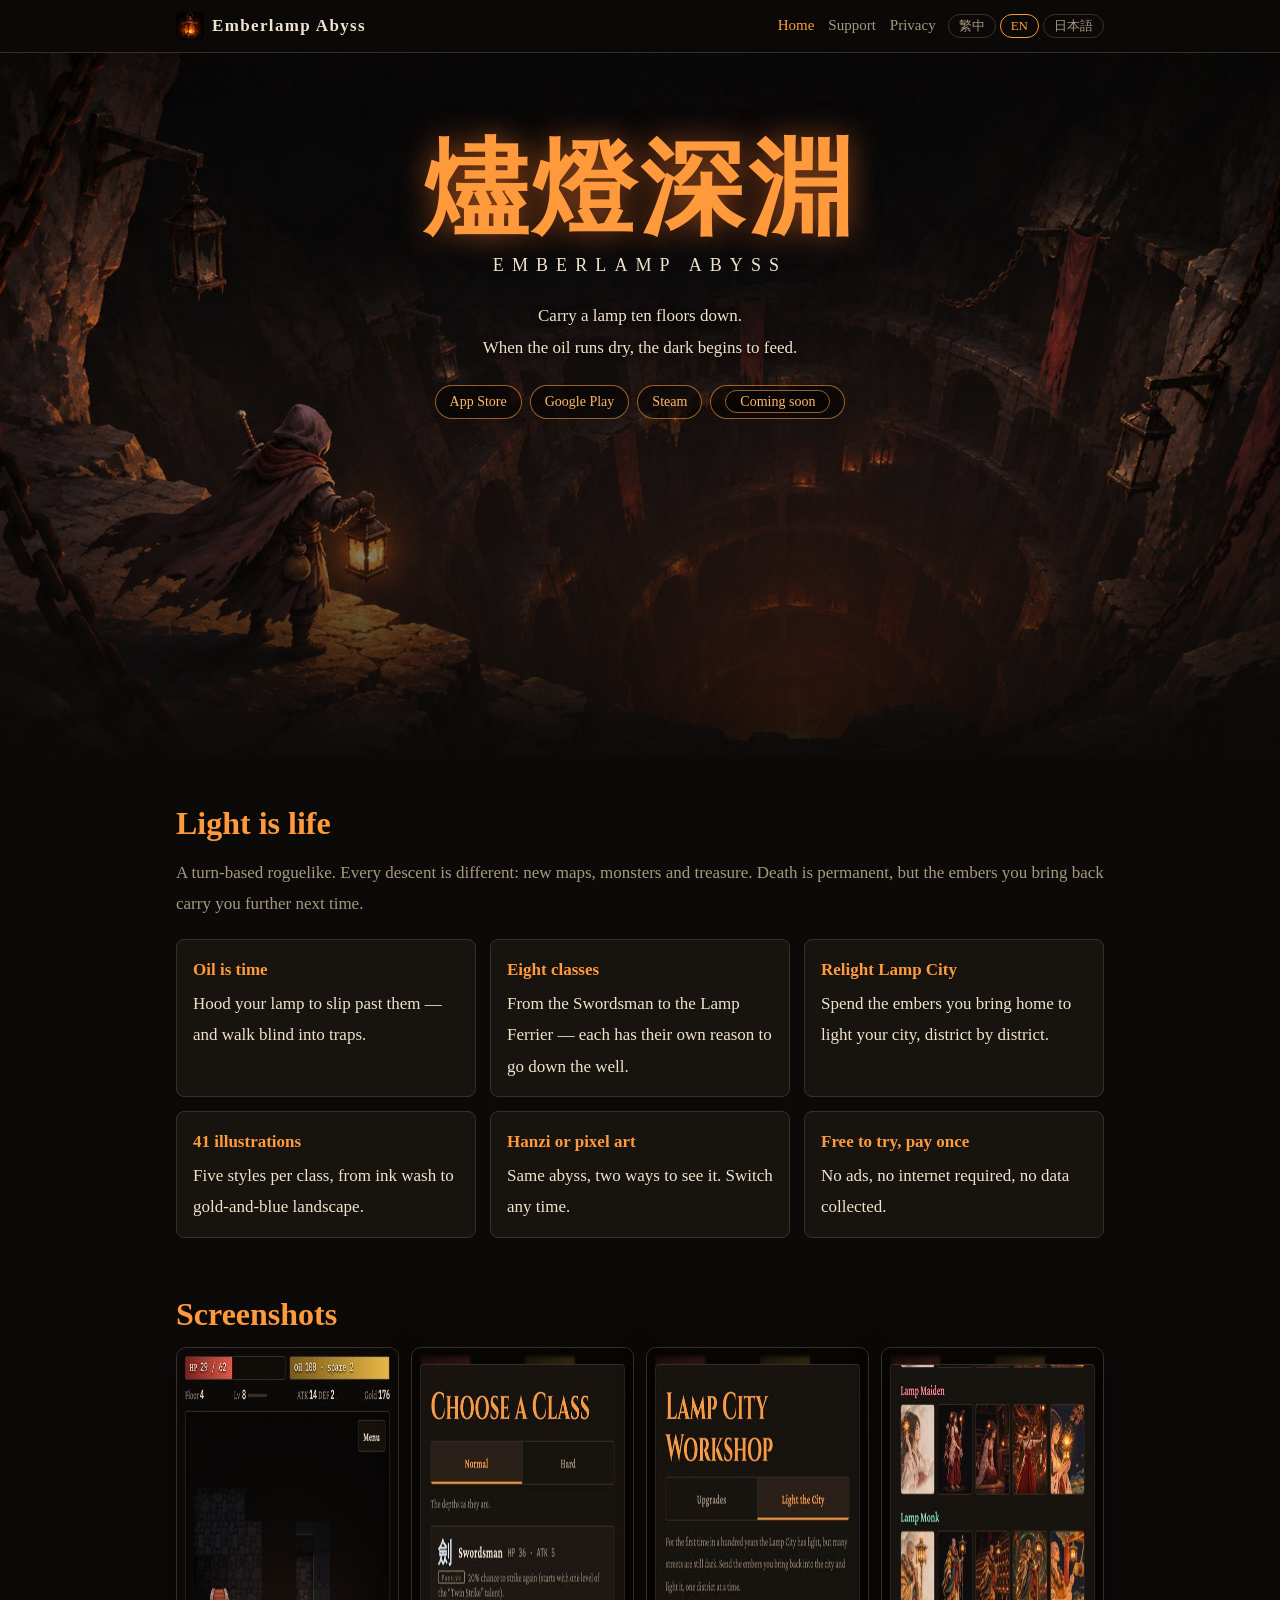
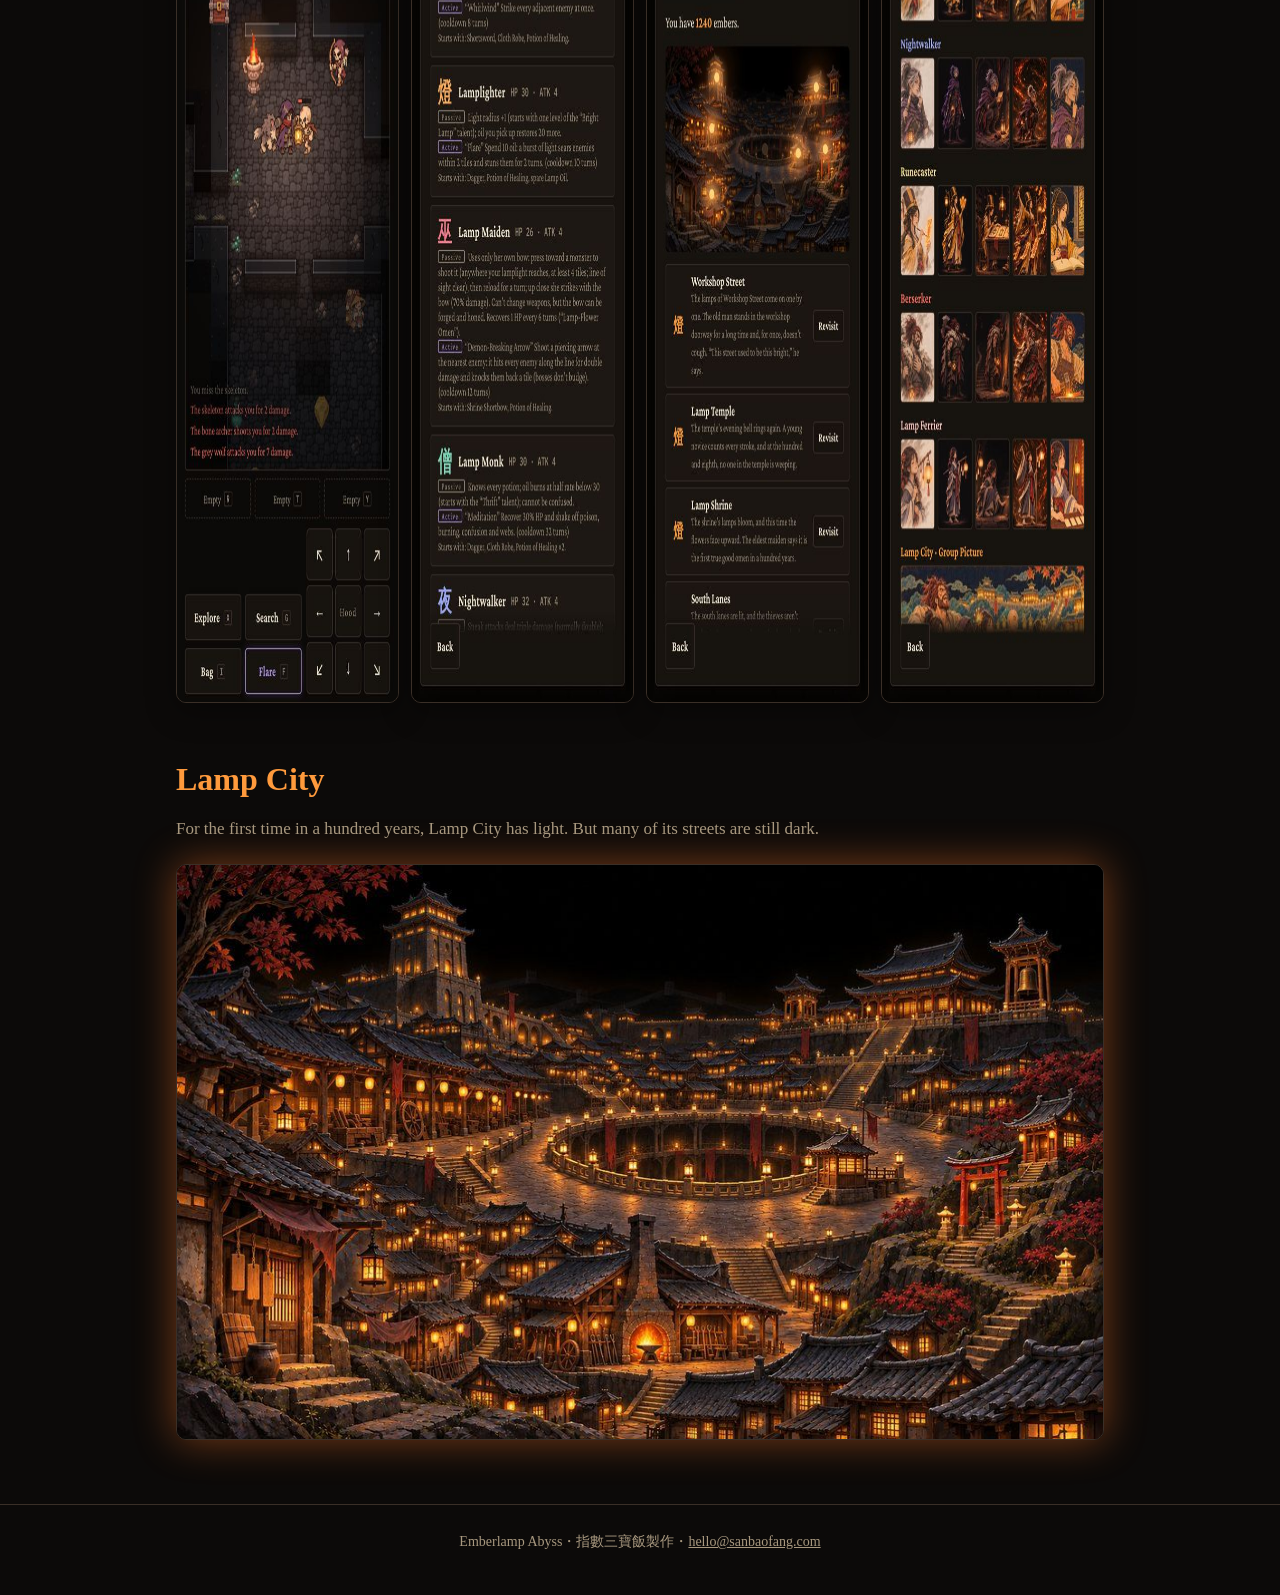
==== index.html @ 30c751c0 "燼燈深淵官方網站：首頁、技術支援、隱私權政策（繁中／英文／日文） Co-Authored-By: Claude Opus 5.5 <noreply@anthropic.com> Claude-Sess" ====
<!doctype html>
<html lang="zh-Hant" data-lang="zh-Hant">
<head>
<meta charset="utf-8">
<meta name="viewport" content="width=device-width,initial-scale=1,viewport-fit=cover">
<title>燼燈深淵 Emberlamp Abyss</title>
<meta name="title-zh-Hant" content="燼燈深淵 Emberlamp Abyss"><meta name="title-en" content="Emberlamp Abyss"><meta name="title-ja" content="燼燈深淵 Emberlamp Abyss">
<meta name="description" content="提一盞燈，走下十層地窟。燈油燒乾，黑暗就會進食。Carry a lamp ten floors down. When the oil runs dry, the dark feeds.">
<meta property="og:title" content="燼燈深淵 Emberlamp Abyss">
<meta property="og:description" content="提一盞燈，走下十層地窟。燈油燒乾，黑暗就會進食。Carry a lamp ten floors down. When the oil runs dry, the dark feeds.">
<meta property="og:image" content="https://ember.sanbaofang.com/img/og.jpg">
<meta property="og:type" content="website">
<meta name="twitter:card" content="summary_large_image">
<meta name="theme-color" content="#0c0a09">
<link rel="icon" href="img/favicon-32.png" sizes="32x32">
<link rel="apple-touch-icon" href="img/apple-touch-icon.png">
<link rel="stylesheet" href="style.css">
<script src="lang.js"></script>
</head>
<body>
<header class="top"><div class="wrap">
<a class="brand" href=""><img src="img/icon-192.png" alt=""><span data-l="zh-Hant">燼燈深淵</span><span data-l="en">Emberlamp Abyss</span><span data-l="ja">燼燈深淵</span></a>
<nav><a href="" aria-current="page"><span data-l="zh-Hant">首頁</span><span data-l="en">Home</span><span data-l="ja">ホーム</span></a><a href="support/"><span data-l="zh-Hant">技術支援</span><span data-l="en">Support</span><span data-l="ja">サポート</span></a><a href="privacy/"><span data-l="zh-Hant">隱私權政策</span><span data-l="en">Privacy</span><span data-l="ja">プライバシー</span></a></nav>
<div class="langs"><button type="button" data-set="zh-Hant">繁中</button><button type="button" data-set="en">EN</button><button type="button" data-set="ja">日本語</button></div>
</div></header>
<div class="hero"><img src="img/hero.jpg" alt="" width="1600" height="900"><div class="in">
<h1>燼燈深淵</h1><div class="en">EMBERLAMP ABYSS</div>
<p data-l="zh-Hant">提一盞燈，走下十層地窟。<br>燈油燒乾，黑暗就會開始進食。</p><p data-l="en">Carry a lamp ten floors down.<br>When the oil runs dry, the dark begins to feed.</p><p data-l="ja">灯をひとつ提げて、十層の地窟へ。<br>灯油が尽きれば、闇が喰らいはじめる。</p>
<div class="soon"><span>App Store</span><span>Google Play</span><span>Steam</span><span><span data-l="zh-Hant">即將推出</span><span data-l="en">Coming soon</span><span data-l="ja">近日公開</span></span></div>
</div></div>
<main class="wrap">
<section>
<h2><span data-l="zh-Hant">光，就是生命</span><span data-l="en">Light is life</span><span data-l="ja">光こそ命</span></h2>
<p class="lead" data-l="zh-Hant">回合制的地城探險。每一局的地圖、怪物、寶物都不一樣；死了就重來，但你帶回來的餘燼，會讓下一趟走得更遠。</p class="lead"><p class="lead" data-l="en">A turn-based roguelike. Every descent is different: new maps, monsters and treasure. Death is permanent, but the embers you bring back carry you further next time.</p class="lead"><p class="lead" data-l="ja">ターン制のローグライク。マップも怪物も宝も毎回ちがう。死ねば最初から——けれど持ち帰った残り火が、次の旅をもう少し深くしてくれる。</p class="lead">
<ul class="feats">
<li><div data-l="zh-Hant"><b>燈油就是時間</b>遮住燈可以躲過怪物，卻也看不見腳下的陷阱。</div><div data-l="en"><b>Oil is time</b>Hood your lamp to slip past them — and walk blind into traps.</div><div data-l="ja"><b>灯油は時間</b>灯を覆えば怪物の目を逃れられるが、足元の罠も見えなくなる。</div></li>
<li><div data-l="zh-Hant"><b>八種職業</b>劍士、提燈人、燈巫、燈僧、夜行者、符師、狂戰士、送燈人，每個人都有自己下井的理由。</div><div data-l="en"><b>Eight classes</b>From the Swordsman to the Lamp Ferrier — each has their own reason to go down the well.</div><div data-l="ja"><b>八つの職業</b>剣士から送り灯まで。誰にも、井戸へ下りる理由がある。</div></li>
<li><div data-l="zh-Hant"><b>點亮燈城</b>帶回來的餘燼，一區一區點亮你的家。</div><div data-l="en"><b>Relight Lamp City</b>Spend the embers you bring home to light your city, district by district.</div><div data-l="ja"><b>灯城に灯を</b>持ち帰った残り火で、街を一区ずつ灯していく。</div></li>
<li><div data-l="zh-Hant"><b>41 張插圖</b>每個職業五種畫風，從水墨到金碧山水。</div><div data-l="en"><b>41 illustrations</b>Five styles per class, from ink wash to gold-and-blue landscape.</div><div data-l="ja"><b>41 枚の挿絵</b>職業ごとに五つの画風。水墨から金碧山水まで。</div></li>
<li><div data-l="zh-Hant"><b>漢字或像素</b>同一座深淵，兩種看法，隨時切換。</div><div data-l="en"><b>Hanzi or pixel art</b>Same abyss, two ways to see it. Switch any time.</div><div data-l="ja"><b>漢字かドット絵か</b>同じ深淵を、ふたつの見え方で。</div></li>
<li><div data-l="zh-Hant"><b>免費試玩，一次買斷</b>沒有廣告、不用連網、不收集任何資料。</div><div data-l="en"><b>Free to try, pay once</b>No ads, no internet required, no data collected.</div><div data-l="ja"><b>無料で遊べて買い切り</b>広告なし、オフライン、データ収集なし。</div></li>
</ul>
</section>
<section>
<h2><span data-l="zh-Hant">畫面</span><span data-l="en">Screenshots</span><span data-l="ja">スクリーンショット</span></h2>
<div class="shots"><img data-l="zh-Hant" src="img/shot-zh-Hant-1-combat.jpg" alt="戰鬥" loading="lazy" width="440" height="956"><img data-l="zh-Hant" src="img/shot-zh-Hant-4-classes.jpg" alt="選職業" loading="lazy" width="440" height="956"><img data-l="zh-Hant" src="img/shot-zh-Hant-6-city.jpg" alt="點亮燈城" loading="lazy" width="440" height="956"><img data-l="zh-Hant" src="img/shot-zh-Hant-7-gallery.jpg" alt="畫廊" loading="lazy" width="440" height="956"><img data-l="en" src="img/shot-en-1-combat.jpg" alt="戰鬥" loading="lazy" width="440" height="956"><img data-l="en" src="img/shot-en-4-classes.jpg" alt="選職業" loading="lazy" width="440" height="956"><img data-l="en" src="img/shot-en-6-city.jpg" alt="點亮燈城" loading="lazy" width="440" height="956"><img data-l="en" src="img/shot-en-7-gallery.jpg" alt="畫廊" loading="lazy" width="440" height="956"><img data-l="ja" src="img/shot-ja-1-combat.jpg" alt="戰鬥" loading="lazy" width="440" height="956"><img data-l="ja" src="img/shot-ja-4-classes.jpg" alt="選職業" loading="lazy" width="440" height="956"><img data-l="ja" src="img/shot-ja-6-city.jpg" alt="點亮燈城" loading="lazy" width="440" height="956"><img data-l="ja" src="img/shot-ja-7-gallery.jpg" alt="畫廊" loading="lazy" width="440" height="956"></div>
</section>
<section>
<h2><span data-l="zh-Hant">燈城</span><span data-l="en">Lamp City</span><span data-l="ja">灯城</span></h2>
<p class="lead" data-l="zh-Hant">百年來第一次，燈城有了光。可是還有很多街巷是暗的。</p class="lead"><p class="lead" data-l="en">For the first time in a hundred years, Lamp City has light. But many of its streets are still dark.</p class="lead"><p class="lead" data-l="ja">百年ぶりに、灯城に光が戻った。けれど、まだ暗い通りがたくさんある。</p class="lead">
<figure><img class="wide" src="img/city.jpg" alt="" loading="lazy" width="1024" height="576"></figure>
</section>
</main>
<footer><div class="wrap"><span data-l="zh-Hant">燼燈深淵</span><span data-l="en">Emberlamp Abyss</span><span data-l="ja">燼燈深淵</span>・指數三寶飯製作・<a href="mailto:hello@sanbaofang.com">hello@sanbaofang.com</a></div></footer>
</body>
</html>
---- style.css ----
/* 燼燈深淵網站：固定深色（和遊戲一樣）、餘燼橘；只用系統字型，不載入任何外部資源 */
:root{
  --bg:#0c0a09;--panel:#17130f;--ash:#3a2f27;--bone:#efe3cc;--dim:#a8987f;--ember:#ff9a3c;--glow:rgba(255,120,40,.45);
  --serif:"Noto Serif TC","Noto Serif CJK TC","Songti TC","PMingLiU","Noto Serif JP","Hiragino Mincho ProN","Yu Mincho",Georgia,"Times New Roman",serif;
  color-scheme:dark;
}
*{box-sizing:border-box}
html{background:var(--bg)}
body{margin:0;background:var(--bg);color:var(--bone);font:17px/1.85 var(--serif);-webkit-text-size-adjust:100%}
a{color:var(--ember)}
img{max-width:100%;display:block}
.wrap{max-width:960px;margin:0 auto;padding:0 16px}
/* 語言：每段文字有 data-l，只顯示目前語言 */
[data-l]{display:none}
html[data-lang="zh-Hant"] [data-l="zh-Hant"],html[data-lang="en"] [data-l="en"],html[data-lang="ja"] [data-l="ja"]{display:revert}
/* 上方列 */
.top{position:sticky;top:0;z-index:5;background:color-mix(in srgb,var(--bg) 88%,transparent);backdrop-filter:blur(6px);border-bottom:1px solid var(--ash)}
.top .wrap{display:flex;align-items:center;gap:12px;min-height:52px;flex-wrap:wrap}
.brand{display:flex;align-items:center;gap:8px;color:var(--bone);text-decoration:none;font-weight:700;letter-spacing:.08em}
.brand img{width:28px;height:28px;border-radius:6px}
.top nav{display:flex;gap:14px;margin-left:auto;font-size:15px}
.top nav a{color:var(--dim);text-decoration:none}.top nav a:hover,.top nav a[aria-current="page"]{color:var(--ember)}
.langs{display:flex;gap:4px}
.langs button{appearance:none;border:1px solid var(--ash);background:transparent;color:var(--dim);border-radius:999px;padding:1px 10px;font:13px/1.6 var(--serif);cursor:pointer}
.langs button[aria-pressed="true"]{border-color:var(--ember);color:var(--ember)}
/* 首頁大圖 */
.hero{position:relative;min-height:min(78vh,720px);display:flex;align-items:flex-start;justify-content:center;text-align:center;overflow:hidden;background:#000}
.hero img{position:absolute;inset:0;width:100%;height:100%;object-fit:cover;object-position:30% 60%}
.hero::after{content:"";position:absolute;inset:0;background:linear-gradient(to bottom,rgba(0,0,0,.25),rgba(0,0,0,0) 40%,rgba(12,10,9,.9) 96%)}
.hero .in{position:relative;z-index:1;padding:9vh 16px 0}
.hero h1{margin:0;font-size:clamp(48px,11vw,104px);line-height:1.05;color:#ff9a3c;text-shadow:0 0 30px rgba(255,120,40,.55);letter-spacing:.04em}
.hero .en{margin:6px 0 18px;letter-spacing:.45em;font-size:clamp(12px,2.4vw,18px);color:#efe3cc}
.hero p{margin:0 auto;max-width:30em;color:#efe3cc;text-shadow:0 1px 6px #000}
.soon{display:inline-flex;gap:8px;flex-wrap:wrap;justify-content:center;margin-top:22px}
.soon span{border:1px solid rgba(255,154,60,.6);color:#ffb867;border-radius:999px;padding:3px 14px;font-size:14px;background:rgba(0,0,0,.45)}
/* 區塊 */
section{padding:48px 0 8px}
h2{font-size:clamp(24px,4.5vw,32px);line-height:1.3;color:var(--ember);margin:0 0 12px}
.lead{color:var(--dim);margin:0 0 20px}
.feats{display:grid;grid-template-columns:repeat(auto-fit,minmax(240px,1fr));gap:14px;margin:0;padding:0;list-style:none}
.feats li{background:var(--panel);border:1px solid var(--ash);border-radius:8px;padding:14px 16px}
.feats b{display:block;color:var(--ember);margin-bottom:2px}
.shots{display:grid;grid-template-columns:repeat(4,minmax(0,1fr));gap:12px}
.shots img{border-radius:10px;border:1px solid var(--ash);box-shadow:0 8px 30px rgba(0,0,0,.35)}
@media (max-width:640px){.shots{grid-template-columns:repeat(2,minmax(0,1fr))}}
.wide{border-radius:10px;border:1px solid var(--ash);box-shadow:0 0 40px var(--glow)}
figure{margin:0}figcaption{color:var(--dim);font-size:14px;margin-top:8px;text-align:center}
/* 文件頁（支援、隱私） */
.doc{padding:32px 0 8px}
.doc h1{font-size:clamp(28px,6vw,40px);line-height:1.25;color:var(--ember);margin:0 0 4px}
.doc .sub{color:var(--dim);font-size:14px;margin:0 0 24px}
.card{background:var(--panel);border:1px solid var(--ash);border-radius:8px;padding:6px 20px 10px;margin:0 0 16px}
.card h3{font-size:18px;color:var(--ember);margin:14px 0 6px}
.card ul{padding-left:1.2em;margin:8px 0}.card li{margin:4px 0}
footer{border-top:1px solid var(--ash);margin-top:56px;padding:24px 0 40px;color:var(--dim);font-size:14px;text-align:center}
footer a{color:var(--dim)}
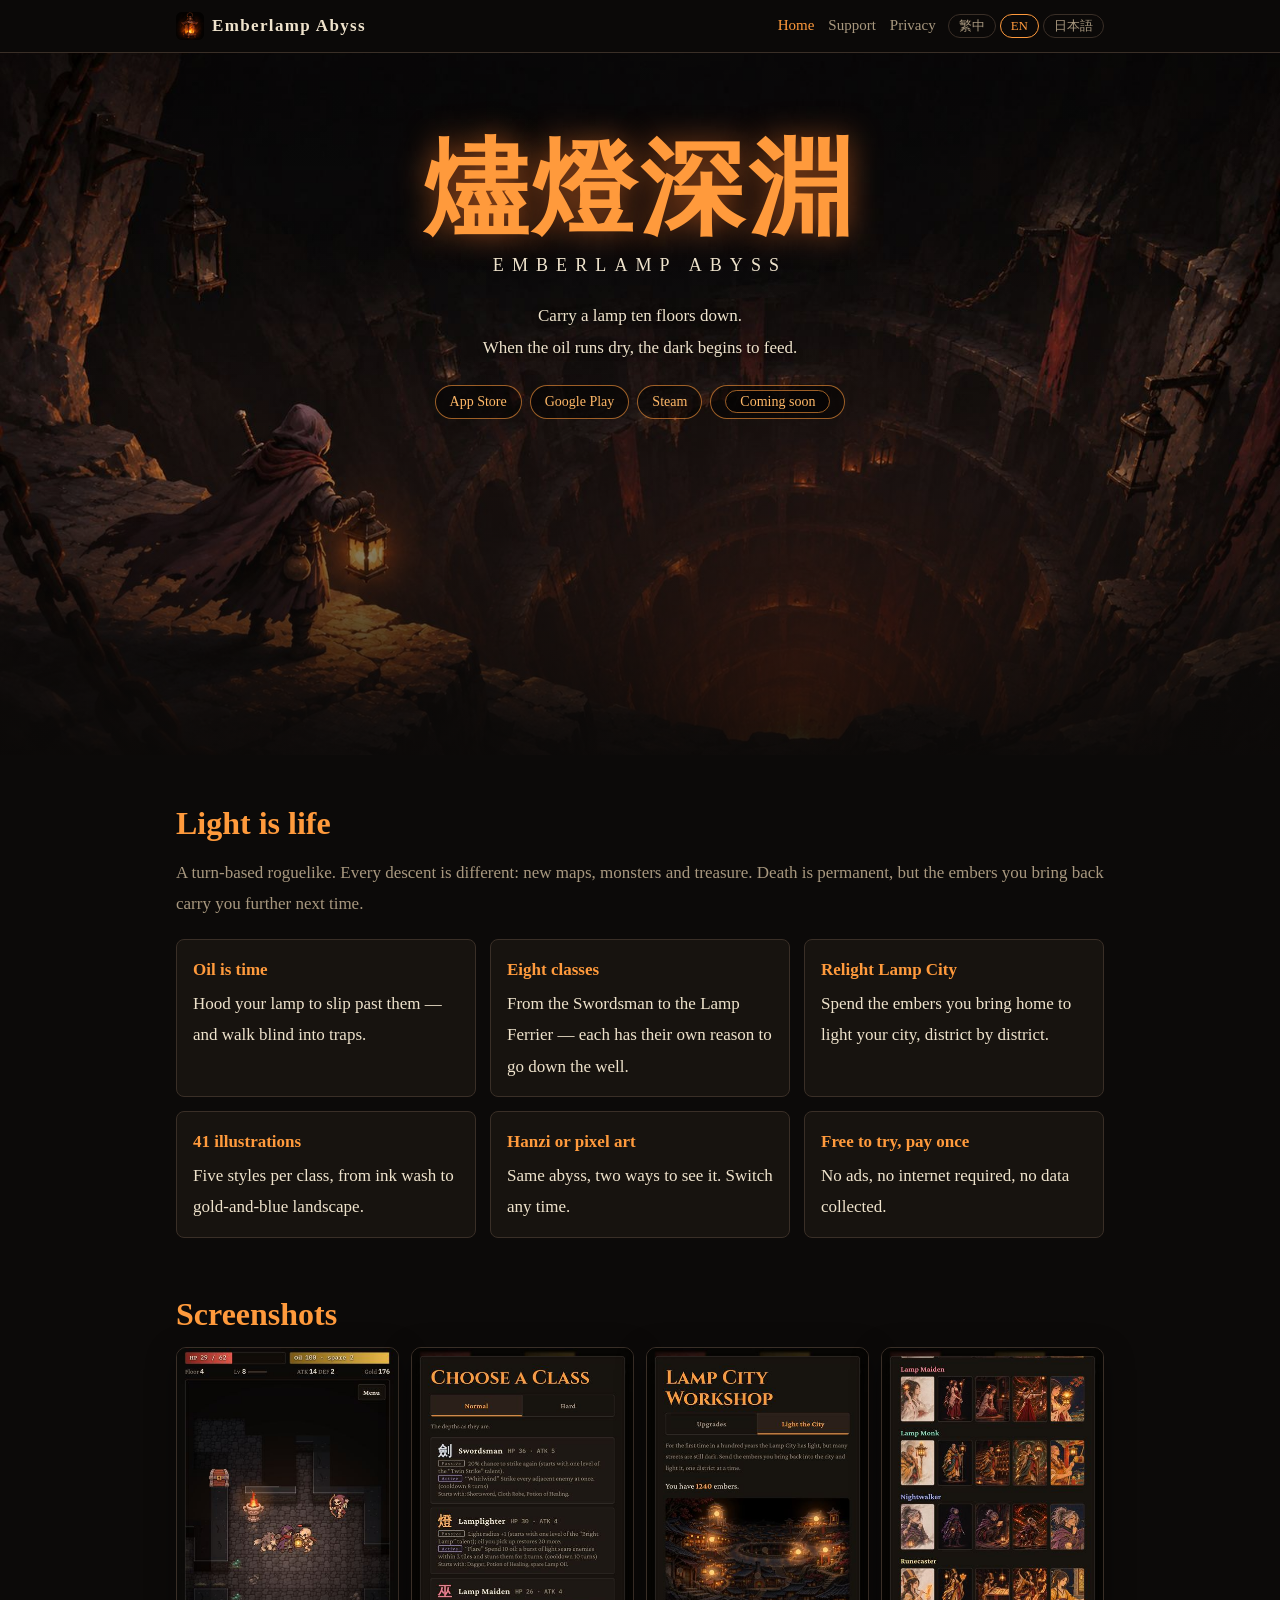
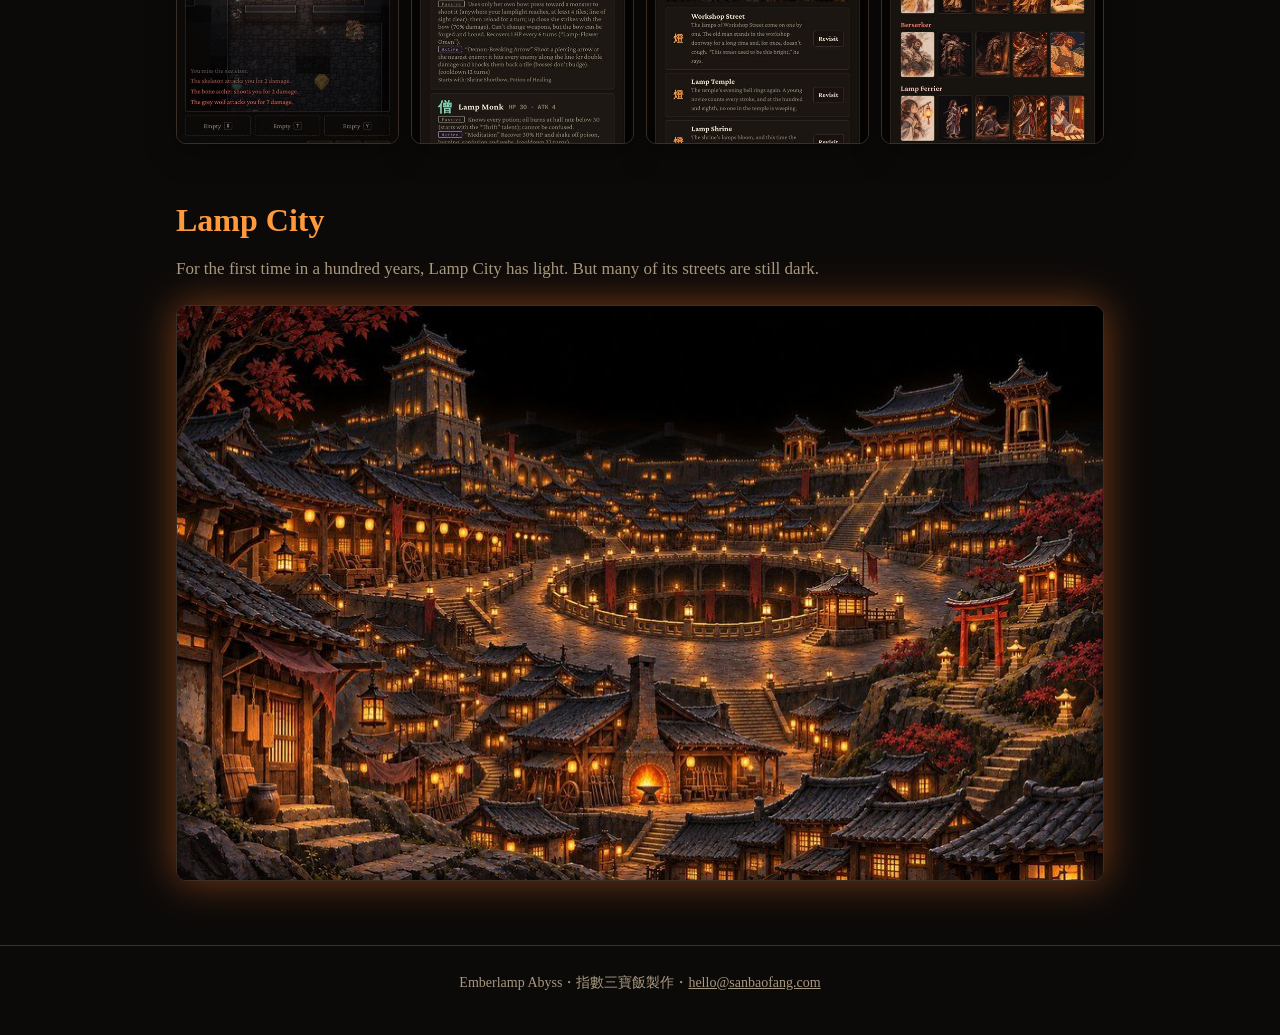
==== commit a1ad283b: "截圖區：修正圖片被拉長變形；電腦一排四張裁成 9:16，手機改成左右滑動 Co-Authored-By: Claude Opus 5.5 <noreply@anthropic.com> Claude-" ====
--- a/index.html
+++ b/index.html
@@ -44,6 +44,7 @@
 <section>
 <h2><span data-l="zh-Hant">畫面</span><span data-l="en">Screenshots</span><span data-l="ja">スクリーンショット</span></h2>
 <div class="shots"><img data-l="zh-Hant" src="img/shot-zh-Hant-1-combat.jpg" alt="戰鬥" loading="lazy" width="440" height="956"><img data-l="zh-Hant" src="img/shot-zh-Hant-4-classes.jpg" alt="選職業" loading="lazy" width="440" height="956"><img data-l="zh-Hant" src="img/shot-zh-Hant-6-city.jpg" alt="點亮燈城" loading="lazy" width="440" height="956"><img data-l="zh-Hant" src="img/shot-zh-Hant-7-gallery.jpg" alt="畫廊" loading="lazy" width="440" height="956"><img data-l="en" src="img/shot-en-1-combat.jpg" alt="戰鬥" loading="lazy" width="440" height="956"><img data-l="en" src="img/shot-en-4-classes.jpg" alt="選職業" loading="lazy" width="440" height="956"><img data-l="en" src="img/shot-en-6-city.jpg" alt="點亮燈城" loading="lazy" width="440" height="956"><img data-l="en" src="img/shot-en-7-gallery.jpg" alt="畫廊" loading="lazy" width="440" height="956"><img data-l="ja" src="img/shot-ja-1-combat.jpg" alt="戰鬥" loading="lazy" width="440" height="956"><img data-l="ja" src="img/shot-ja-4-classes.jpg" alt="選職業" loading="lazy" width="440" height="956"><img data-l="ja" src="img/shot-ja-6-city.jpg" alt="點亮燈城" loading="lazy" width="440" height="956"><img data-l="ja" src="img/shot-ja-7-gallery.jpg" alt="畫廊" loading="lazy" width="440" height="956"></div>
+<p class="swipe"><span data-l="zh-Hant">← 左右滑動看更多 →</span><span data-l="en">← Swipe for more →</span><span data-l="ja">← 左右にスワイプ →</span></p>
 </section>
 <section>
 <h2><span data-l="zh-Hant">燈城</span><span data-l="en">Lamp City</span><span data-l="ja">灯城</span></h2>
--- a/style.css
+++ b/style.css
@@ -41,8 +41,11 @@
 .feats li{background:var(--panel);border:1px solid var(--ash);border-radius:8px;padding:14px 16px}
 .feats b{display:block;color:var(--ember);margin-bottom:2px}
 .shots{display:grid;grid-template-columns:repeat(4,minmax(0,1fr));gap:12px}
-.shots img{border-radius:10px;border:1px solid var(--ash);box-shadow:0 8px 30px rgba(0,0,0,.35)}
-@media (max-width:640px){.shots{grid-template-columns:repeat(2,minmax(0,1fr))}}
+.shots img{width:100%;height:auto;aspect-ratio:9/16;object-fit:cover;object-position:50% 0;border-radius:10px;border:1px solid var(--ash);box-shadow:0 8px 30px rgba(0,0,0,.35)}
+/* 手機：一列左右滑，不要拉成很長一段 */
+@media (max-width:640px){.shots{display:flex;overflow-x:auto;scroll-snap-type:x mandatory;gap:10px;margin:0 -16px;padding:0 16px 8px;scrollbar-width:none}.shots::-webkit-scrollbar{display:none}
+ .shots img{flex:0 0 58%;width:58%;scroll-snap-align:center}}
+.swipe{display:none;color:var(--dim);font-size:14px;margin:6px 0 0;text-align:center}@media (max-width:640px){.swipe{display:block}}
 .wide{border-radius:10px;border:1px solid var(--ash);box-shadow:0 0 40px var(--glow)}
 figure{margin:0}figcaption{color:var(--dim);font-size:14px;margin-top:8px;text-align:center}
 /* 文件頁（支援、隱私） */
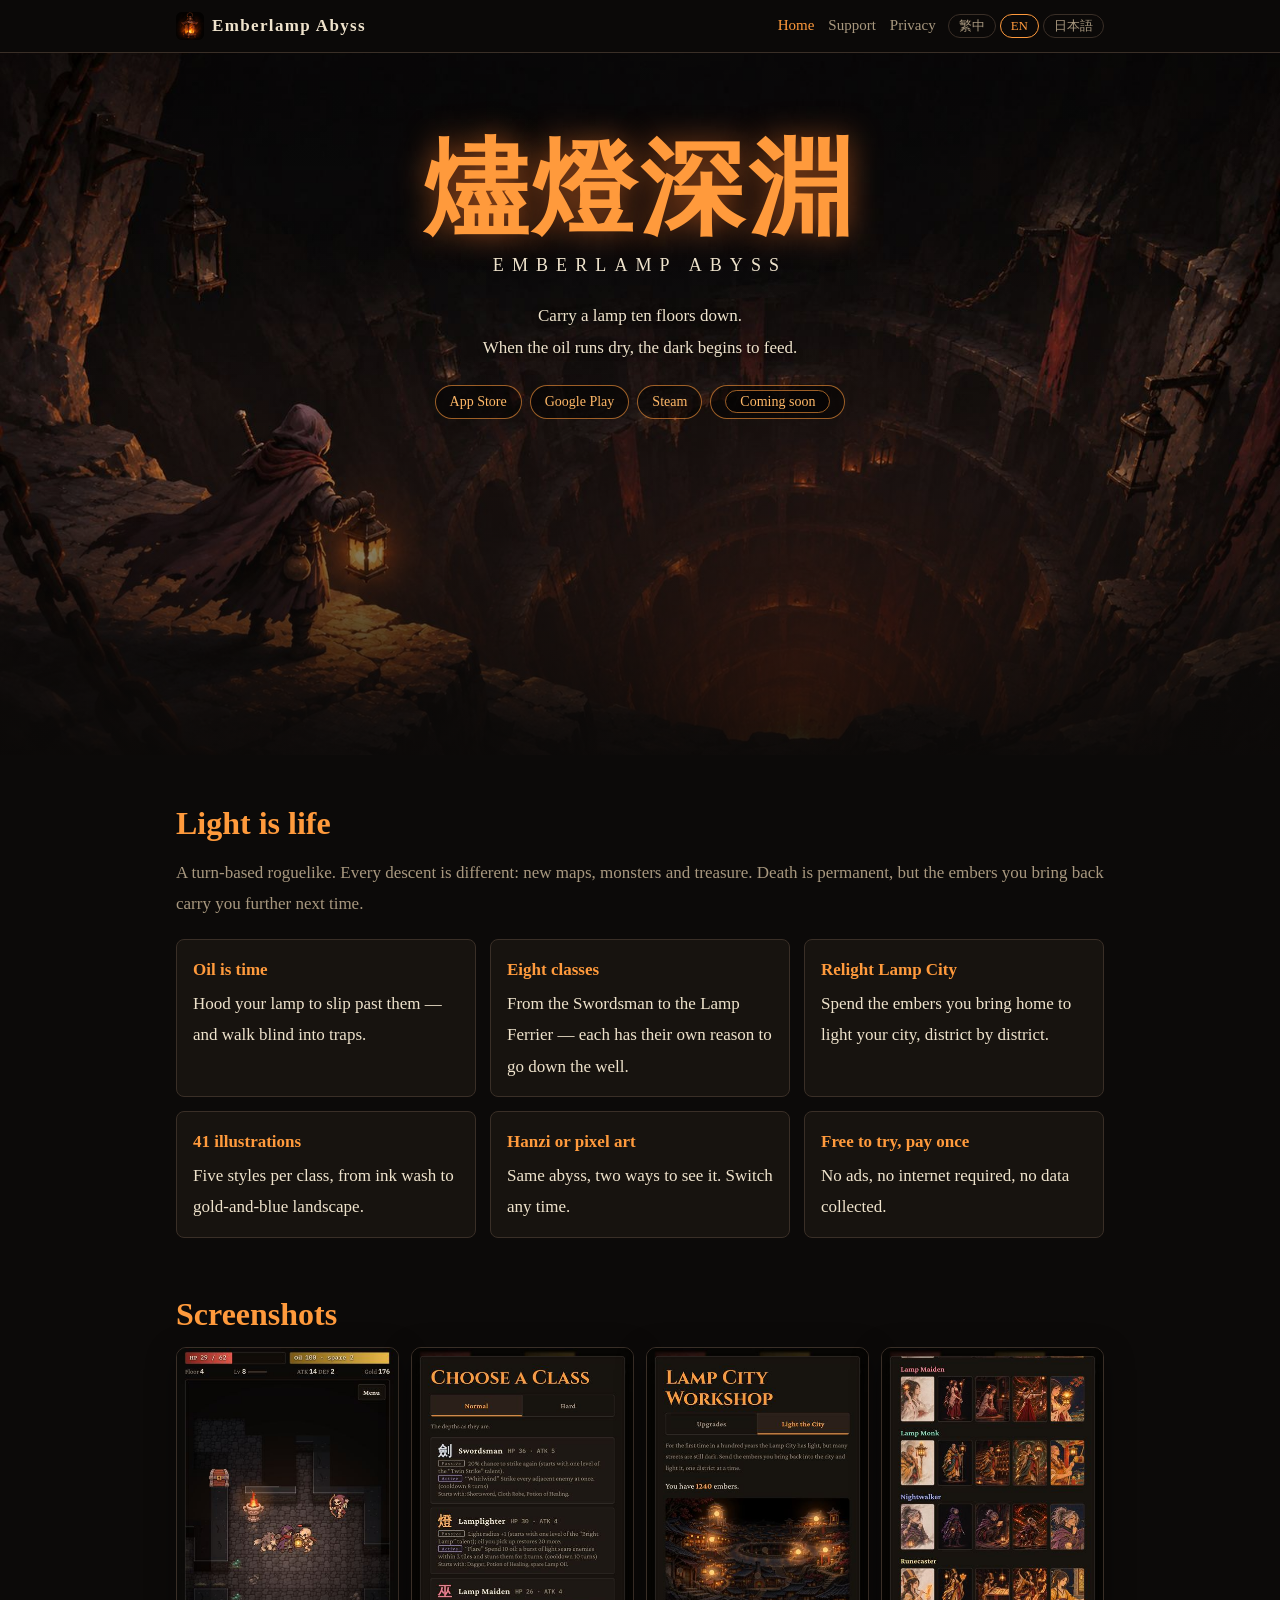
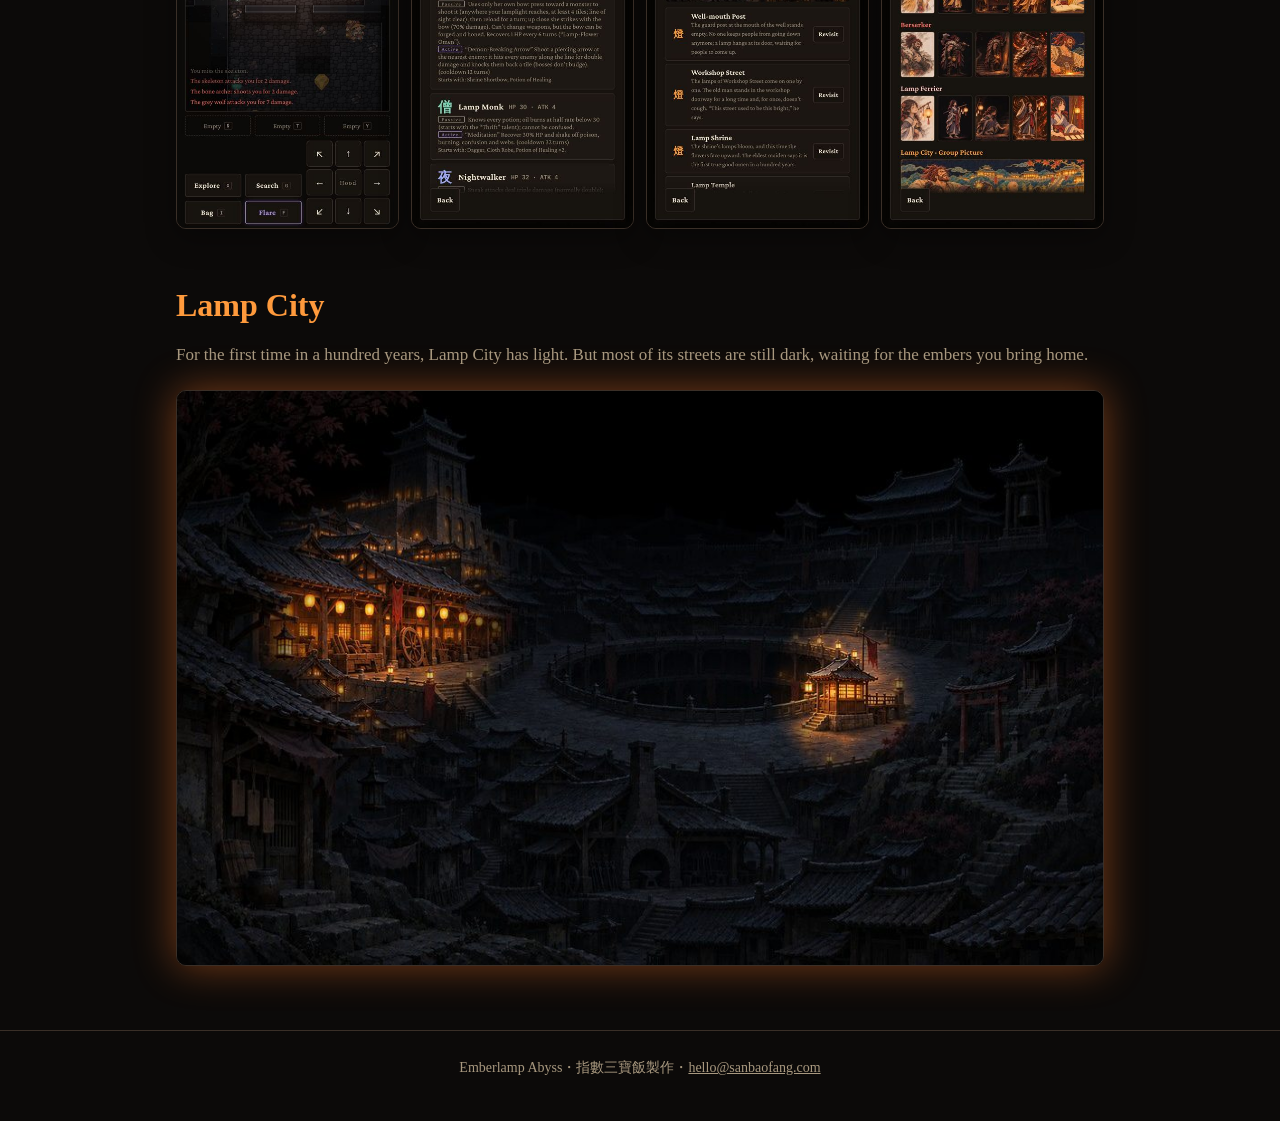
==== commit 89929b50: "截圖照原比例不裁切；樣式檔加版本號防快取；燈城圖改成只亮兩區（井口哨所、工坊街） Co-Authored-By: Claude Opus 5.5 <noreply@anthropic.com> Cla" ====
--- a/index.html
+++ b/index.html
@@ -14,8 +14,8 @@
 <meta name="theme-color" content="#0c0a09">
 <link rel="icon" href="img/favicon-32.png" sizes="32x32">
 <link rel="apple-touch-icon" href="img/apple-touch-icon.png">
-<link rel="stylesheet" href="style.css">
-<script src="lang.js"></script>
+<link rel="stylesheet" href="style.css?v=3">
+<script src="lang.js?v=3"></script>
 </head>
 <body>
 <header class="top"><div class="wrap">
@@ -48,7 +48,7 @@
 </section>
 <section>
 <h2><span data-l="zh-Hant">燈城</span><span data-l="en">Lamp City</span><span data-l="ja">灯城</span></h2>
-<p class="lead" data-l="zh-Hant">百年來第一次，燈城有了光。可是還有很多街巷是暗的。</p class="lead"><p class="lead" data-l="en">For the first time in a hundred years, Lamp City has light. But many of its streets are still dark.</p class="lead"><p class="lead" data-l="ja">百年ぶりに、灯城に光が戻った。けれど、まだ暗い通りがたくさんある。</p class="lead">
+<p class="lead" data-l="zh-Hant">百年來第一次，燈城有了光。可是大部分的街巷還是暗的，等著你帶回餘燼，一區一區點亮。</p class="lead"><p class="lead" data-l="en">For the first time in a hundred years, Lamp City has light. But most of its streets are still dark, waiting for the embers you bring home.</p class="lead"><p class="lead" data-l="ja">百年ぶりに、灯城に光が戻った。けれど通りの多くはまだ暗く、あなたが持ち帰る残り火を待っている。</p class="lead">
 <figure><img class="wide" src="img/city.jpg" alt="" loading="lazy" width="1024" height="576"></figure>
 </section>
 </main>
--- a/style.css
+++ b/style.css
@@ -41,10 +41,10 @@
 .feats li{background:var(--panel);border:1px solid var(--ash);border-radius:8px;padding:14px 16px}
 .feats b{display:block;color:var(--ember);margin-bottom:2px}
 .shots{display:grid;grid-template-columns:repeat(4,minmax(0,1fr));gap:12px}
-.shots img{width:100%;height:auto;aspect-ratio:9/16;object-fit:cover;object-position:50% 0;border-radius:10px;border:1px solid var(--ash);box-shadow:0 8px 30px rgba(0,0,0,.35)}
+.shots img{width:100%;height:auto;border-radius:10px;border:1px solid var(--ash);box-shadow:0 8px 30px rgba(0,0,0,.35)}
 /* 手機：一列左右滑，不要拉成很長一段 */
 @media (max-width:640px){.shots{display:flex;overflow-x:auto;scroll-snap-type:x mandatory;gap:10px;margin:0 -16px;padding:0 16px 8px;scrollbar-width:none}.shots::-webkit-scrollbar{display:none}
- .shots img{flex:0 0 58%;width:58%;scroll-snap-align:center}}
+ .shots img{flex:0 0 46%;width:46%;scroll-snap-align:center}}
 .swipe{display:none;color:var(--dim);font-size:14px;margin:6px 0 0;text-align:center}@media (max-width:640px){.swipe{display:block}}
 .wide{border-radius:10px;border:1px solid var(--ash);box-shadow:0 0 40px var(--glow)}
 figure{margin:0}figcaption{color:var(--dim);font-size:14px;margin-top:8px;text-align:center}
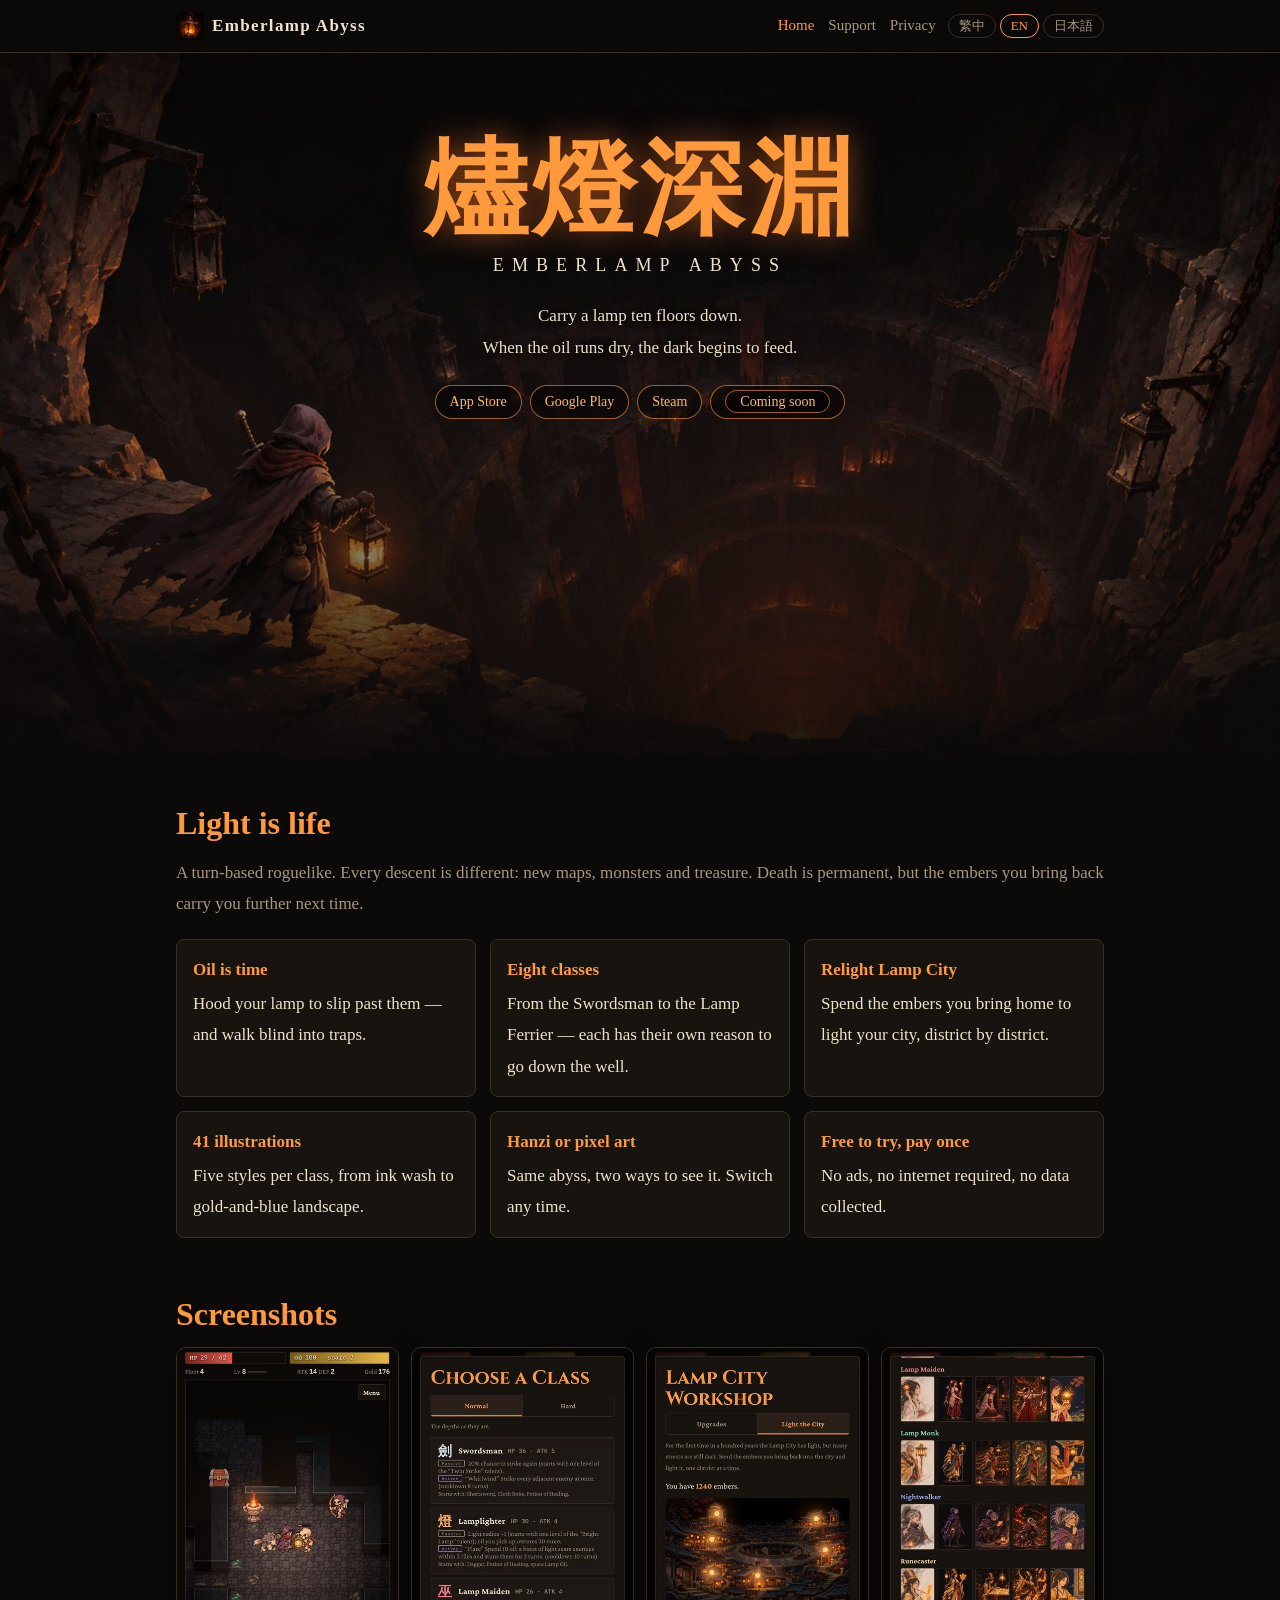
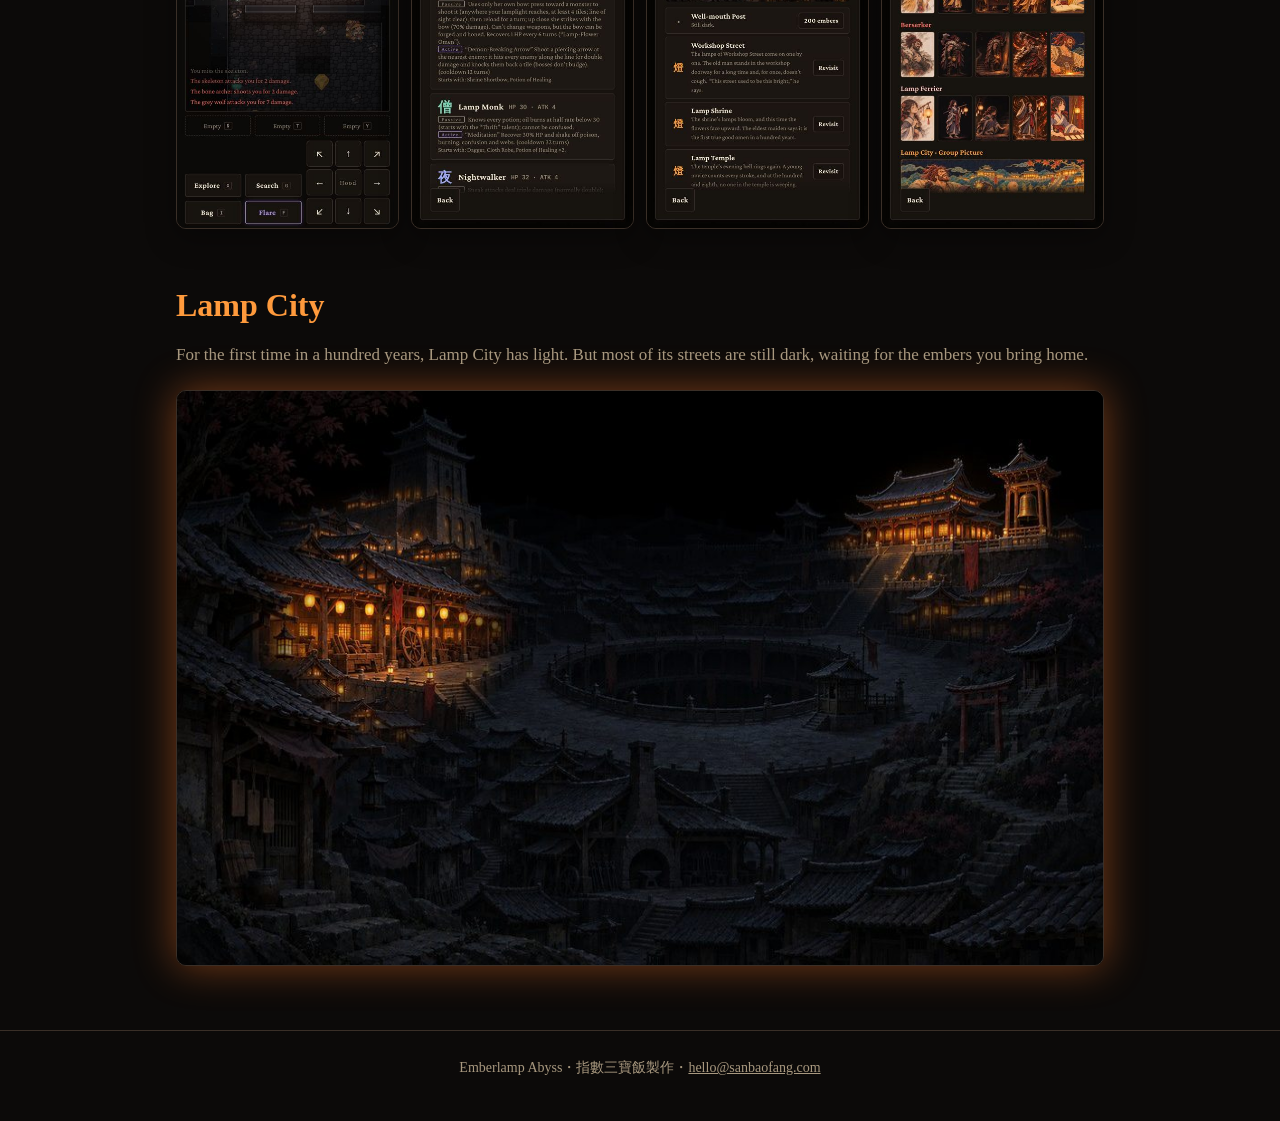
==== commit 466f27b0: "燈城圖只亮兩區（工坊街、燈寺）；圖片加版本號避免手機快取舊圖 Co-Authored-By: Claude Opus 5.5 <noreply@anthropic.com> Claude-Sessio" ====
--- a/index.html
+++ b/index.html
@@ -23,7 +23,7 @@
 <nav><a href="" aria-current="page"><span data-l="zh-Hant">首頁</span><span data-l="en">Home</span><span data-l="ja">ホーム</span></a><a href="support/"><span data-l="zh-Hant">技術支援</span><span data-l="en">Support</span><span data-l="ja">サポート</span></a><a href="privacy/"><span data-l="zh-Hant">隱私權政策</span><span data-l="en">Privacy</span><span data-l="ja">プライバシー</span></a></nav>
 <div class="langs"><button type="button" data-set="zh-Hant">繁中</button><button type="button" data-set="en">EN</button><button type="button" data-set="ja">日本語</button></div>
 </div></header>
-<div class="hero"><img src="img/hero.jpg" alt="" width="1600" height="900"><div class="in">
+<div class="hero"><img src="img/hero.jpg?v=4" alt="" width="1600" height="900"><div class="in">
 <h1>燼燈深淵</h1><div class="en">EMBERLAMP ABYSS</div>
 <p data-l="zh-Hant">提一盞燈，走下十層地窟。<br>燈油燒乾，黑暗就會開始進食。</p><p data-l="en">Carry a lamp ten floors down.<br>When the oil runs dry, the dark begins to feed.</p><p data-l="ja">灯をひとつ提げて、十層の地窟へ。<br>灯油が尽きれば、闇が喰らいはじめる。</p>
 <div class="soon"><span>App Store</span><span>Google Play</span><span>Steam</span><span><span data-l="zh-Hant">即將推出</span><span data-l="en">Coming soon</span><span data-l="ja">近日公開</span></span></div>
@@ -43,13 +43,13 @@
 </section>
 <section>
 <h2><span data-l="zh-Hant">畫面</span><span data-l="en">Screenshots</span><span data-l="ja">スクリーンショット</span></h2>
-<div class="shots"><img data-l="zh-Hant" src="img/shot-zh-Hant-1-combat.jpg" alt="戰鬥" loading="lazy" width="440" height="956"><img data-l="zh-Hant" src="img/shot-zh-Hant-4-classes.jpg" alt="選職業" loading="lazy" width="440" height="956"><img data-l="zh-Hant" src="img/shot-zh-Hant-6-city.jpg" alt="點亮燈城" loading="lazy" width="440" height="956"><img data-l="zh-Hant" src="img/shot-zh-Hant-7-gallery.jpg" alt="畫廊" loading="lazy" width="440" height="956"><img data-l="en" src="img/shot-en-1-combat.jpg" alt="戰鬥" loading="lazy" width="440" height="956"><img data-l="en" src="img/shot-en-4-classes.jpg" alt="選職業" loading="lazy" width="440" height="956"><img data-l="en" src="img/shot-en-6-city.jpg" alt="點亮燈城" loading="lazy" width="440" height="956"><img data-l="en" src="img/shot-en-7-gallery.jpg" alt="畫廊" loading="lazy" width="440" height="956"><img data-l="ja" src="img/shot-ja-1-combat.jpg" alt="戰鬥" loading="lazy" width="440" height="956"><img data-l="ja" src="img/shot-ja-4-classes.jpg" alt="選職業" loading="lazy" width="440" height="956"><img data-l="ja" src="img/shot-ja-6-city.jpg" alt="點亮燈城" loading="lazy" width="440" height="956"><img data-l="ja" src="img/shot-ja-7-gallery.jpg" alt="畫廊" loading="lazy" width="440" height="956"></div>
+<div class="shots"><img data-l="zh-Hant" src="img/shot-zh-Hant-1-combat.jpg?v=4" alt="戰鬥" loading="lazy" width="440" height="956"><img data-l="zh-Hant" src="img/shot-zh-Hant-4-classes.jpg?v=4" alt="選職業" loading="lazy" width="440" height="956"><img data-l="zh-Hant" src="img/shot-zh-Hant-6-city.jpg?v=4" alt="點亮燈城" loading="lazy" width="440" height="956"><img data-l="zh-Hant" src="img/shot-zh-Hant-7-gallery.jpg?v=4" alt="畫廊" loading="lazy" width="440" height="956"><img data-l="en" src="img/shot-en-1-combat.jpg?v=4" alt="戰鬥" loading="lazy" width="440" height="956"><img data-l="en" src="img/shot-en-4-classes.jpg?v=4" alt="選職業" loading="lazy" width="440" height="956"><img data-l="en" src="img/shot-en-6-city.jpg?v=4" alt="點亮燈城" loading="lazy" width="440" height="956"><img data-l="en" src="img/shot-en-7-gallery.jpg?v=4" alt="畫廊" loading="lazy" width="440" height="956"><img data-l="ja" src="img/shot-ja-1-combat.jpg?v=4" alt="戰鬥" loading="lazy" width="440" height="956"><img data-l="ja" src="img/shot-ja-4-classes.jpg?v=4" alt="選職業" loading="lazy" width="440" height="956"><img data-l="ja" src="img/shot-ja-6-city.jpg?v=4" alt="點亮燈城" loading="lazy" width="440" height="956"><img data-l="ja" src="img/shot-ja-7-gallery.jpg?v=4" alt="畫廊" loading="lazy" width="440" height="956"></div>
 <p class="swipe"><span data-l="zh-Hant">← 左右滑動看更多 →</span><span data-l="en">← Swipe for more →</span><span data-l="ja">← 左右にスワイプ →</span></p>
 </section>
 <section>
 <h2><span data-l="zh-Hant">燈城</span><span data-l="en">Lamp City</span><span data-l="ja">灯城</span></h2>
 <p class="lead" data-l="zh-Hant">百年來第一次，燈城有了光。可是大部分的街巷還是暗的，等著你帶回餘燼，一區一區點亮。</p class="lead"><p class="lead" data-l="en">For the first time in a hundred years, Lamp City has light. But most of its streets are still dark, waiting for the embers you bring home.</p class="lead"><p class="lead" data-l="ja">百年ぶりに、灯城に光が戻った。けれど通りの多くはまだ暗く、あなたが持ち帰る残り火を待っている。</p class="lead">
-<figure><img class="wide" src="img/city.jpg" alt="" loading="lazy" width="1024" height="576"></figure>
+<figure><img class="wide" src="img/city.jpg?v=4" alt="" loading="lazy" width="1024" height="576"></figure>
 </section>
 </main>
 <footer><div class="wrap"><span data-l="zh-Hant">燼燈深淵</span><span data-l="en">Emberlamp Abyss</span><span data-l="ja">燼燈深淵</span>・指數三寶飯製作・<a href="mailto:hello@sanbaofang.com">hello@sanbaofang.com</a></div></footer>
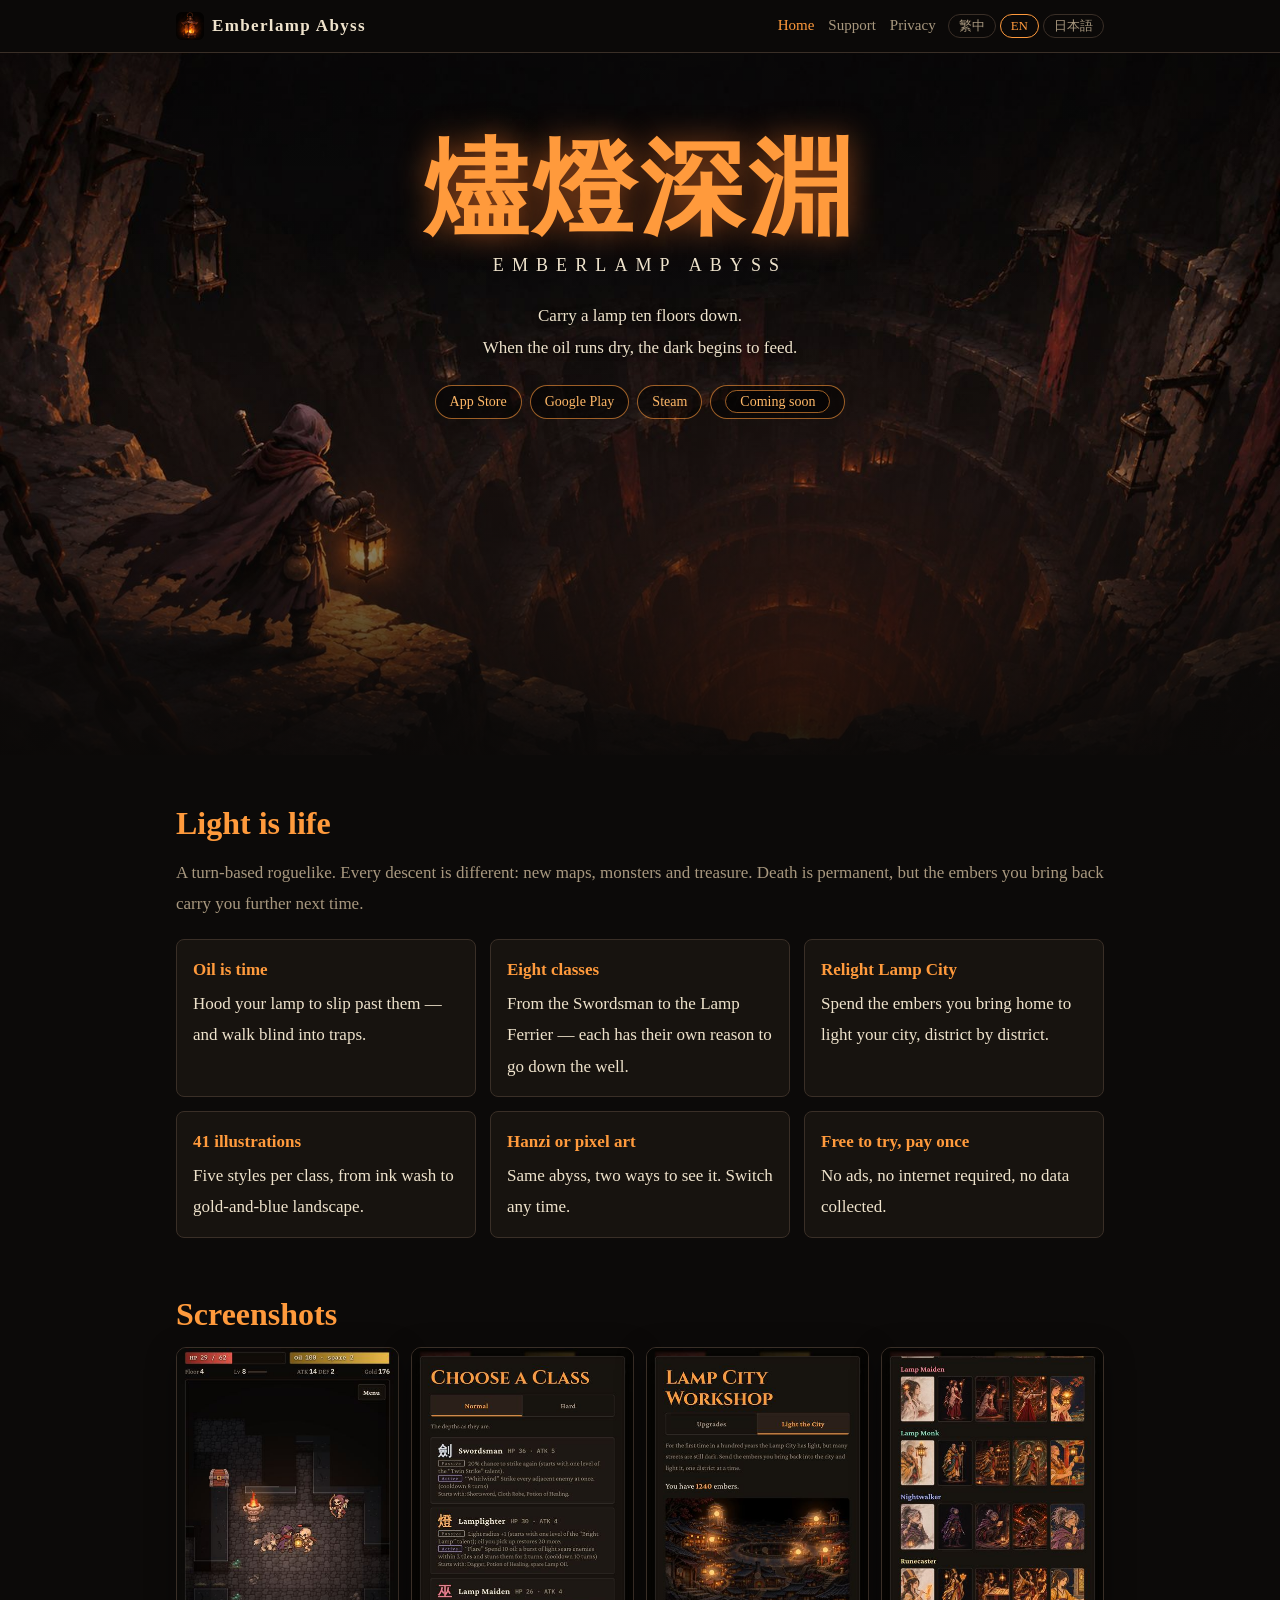
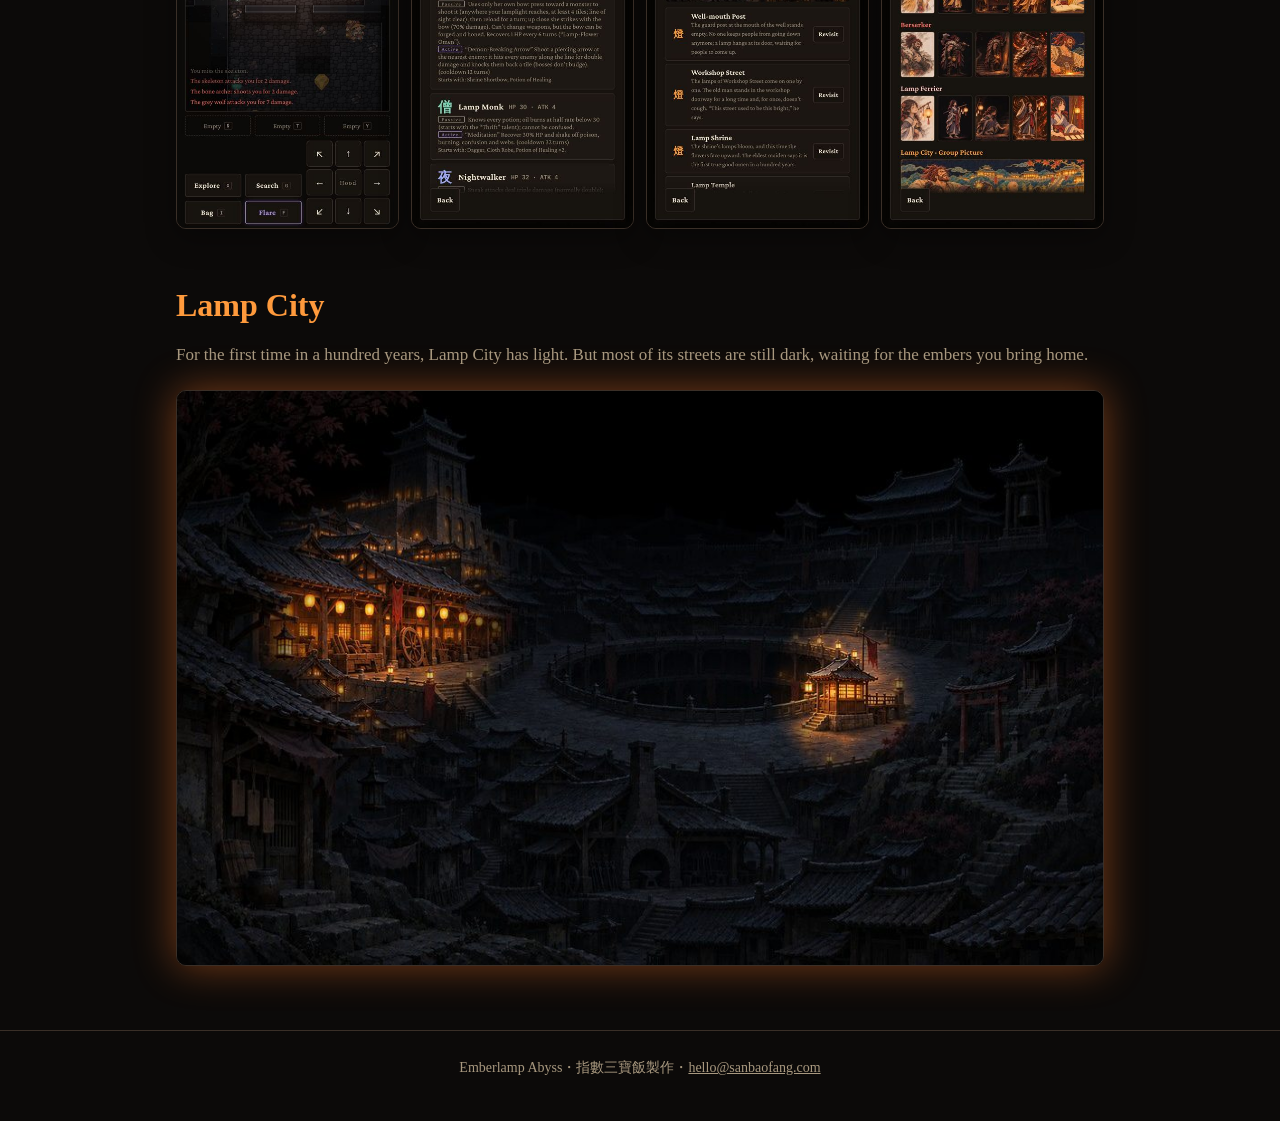
==== commit 41537719: "燈城圖與截圖改成職業順序（最先亮井口哨所、工坊街） Co-Authored-By: Claude Opus 5.5 <noreply@anthropic.com> Claude-Session: ht" ====
--- a/index.html
+++ b/index.html
@@ -23,7 +23,7 @@
 <nav><a href="" aria-current="page"><span data-l="zh-Hant">首頁</span><span data-l="en">Home</span><span data-l="ja">ホーム</span></a><a href="support/"><span data-l="zh-Hant">技術支援</span><span data-l="en">Support</span><span data-l="ja">サポート</span></a><a href="privacy/"><span data-l="zh-Hant">隱私權政策</span><span data-l="en">Privacy</span><span data-l="ja">プライバシー</span></a></nav>
 <div class="langs"><button type="button" data-set="zh-Hant">繁中</button><button type="button" data-set="en">EN</button><button type="button" data-set="ja">日本語</button></div>
 </div></header>
-<div class="hero"><img src="img/hero.jpg?v=4" alt="" width="1600" height="900"><div class="in">
+<div class="hero"><img src="img/hero.jpg?v=5" alt="" width="1600" height="900"><div class="in">
 <h1>燼燈深淵</h1><div class="en">EMBERLAMP ABYSS</div>
 <p data-l="zh-Hant">提一盞燈，走下十層地窟。<br>燈油燒乾，黑暗就會開始進食。</p><p data-l="en">Carry a lamp ten floors down.<br>When the oil runs dry, the dark begins to feed.</p><p data-l="ja">灯をひとつ提げて、十層の地窟へ。<br>灯油が尽きれば、闇が喰らいはじめる。</p>
 <div class="soon"><span>App Store</span><span>Google Play</span><span>Steam</span><span><span data-l="zh-Hant">即將推出</span><span data-l="en">Coming soon</span><span data-l="ja">近日公開</span></span></div>
@@ -43,13 +43,13 @@
 </section>
 <section>
 <h2><span data-l="zh-Hant">畫面</span><span data-l="en">Screenshots</span><span data-l="ja">スクリーンショット</span></h2>
-<div class="shots"><img data-l="zh-Hant" src="img/shot-zh-Hant-1-combat.jpg?v=4" alt="戰鬥" loading="lazy" width="440" height="956"><img data-l="zh-Hant" src="img/shot-zh-Hant-4-classes.jpg?v=4" alt="選職業" loading="lazy" width="440" height="956"><img data-l="zh-Hant" src="img/shot-zh-Hant-6-city.jpg?v=4" alt="點亮燈城" loading="lazy" width="440" height="956"><img data-l="zh-Hant" src="img/shot-zh-Hant-7-gallery.jpg?v=4" alt="畫廊" loading="lazy" width="440" height="956"><img data-l="en" src="img/shot-en-1-combat.jpg?v=4" alt="戰鬥" loading="lazy" width="440" height="956"><img data-l="en" src="img/shot-en-4-classes.jpg?v=4" alt="選職業" loading="lazy" width="440" height="956"><img data-l="en" src="img/shot-en-6-city.jpg?v=4" alt="點亮燈城" loading="lazy" width="440" height="956"><img data-l="en" src="img/shot-en-7-gallery.jpg?v=4" alt="畫廊" loading="lazy" width="440" height="956"><img data-l="ja" src="img/shot-ja-1-combat.jpg?v=4" alt="戰鬥" loading="lazy" width="440" height="956"><img data-l="ja" src="img/shot-ja-4-classes.jpg?v=4" alt="選職業" loading="lazy" width="440" height="956"><img data-l="ja" src="img/shot-ja-6-city.jpg?v=4" alt="點亮燈城" loading="lazy" width="440" height="956"><img data-l="ja" src="img/shot-ja-7-gallery.jpg?v=4" alt="畫廊" loading="lazy" width="440" height="956"></div>
+<div class="shots"><img data-l="zh-Hant" src="img/shot-zh-Hant-1-combat.jpg?v=5" alt="戰鬥" loading="lazy" width="440" height="956"><img data-l="zh-Hant" src="img/shot-zh-Hant-4-classes.jpg?v=5" alt="選職業" loading="lazy" width="440" height="956"><img data-l="zh-Hant" src="img/shot-zh-Hant-6-city.jpg?v=5" alt="點亮燈城" loading="lazy" width="440" height="956"><img data-l="zh-Hant" src="img/shot-zh-Hant-7-gallery.jpg?v=5" alt="畫廊" loading="lazy" width="440" height="956"><img data-l="en" src="img/shot-en-1-combat.jpg?v=5" alt="戰鬥" loading="lazy" width="440" height="956"><img data-l="en" src="img/shot-en-4-classes.jpg?v=5" alt="選職業" loading="lazy" width="440" height="956"><img data-l="en" src="img/shot-en-6-city.jpg?v=5" alt="點亮燈城" loading="lazy" width="440" height="956"><img data-l="en" src="img/shot-en-7-gallery.jpg?v=5" alt="畫廊" loading="lazy" width="440" height="956"><img data-l="ja" src="img/shot-ja-1-combat.jpg?v=5" alt="戰鬥" loading="lazy" width="440" height="956"><img data-l="ja" src="img/shot-ja-4-classes.jpg?v=5" alt="選職業" loading="lazy" width="440" height="956"><img data-l="ja" src="img/shot-ja-6-city.jpg?v=5" alt="點亮燈城" loading="lazy" width="440" height="956"><img data-l="ja" src="img/shot-ja-7-gallery.jpg?v=5" alt="畫廊" loading="lazy" width="440" height="956"></div>
 <p class="swipe"><span data-l="zh-Hant">← 左右滑動看更多 →</span><span data-l="en">← Swipe for more →</span><span data-l="ja">← 左右にスワイプ →</span></p>
 </section>
 <section>
 <h2><span data-l="zh-Hant">燈城</span><span data-l="en">Lamp City</span><span data-l="ja">灯城</span></h2>
 <p class="lead" data-l="zh-Hant">百年來第一次，燈城有了光。可是大部分的街巷還是暗的，等著你帶回餘燼，一區一區點亮。</p class="lead"><p class="lead" data-l="en">For the first time in a hundred years, Lamp City has light. But most of its streets are still dark, waiting for the embers you bring home.</p class="lead"><p class="lead" data-l="ja">百年ぶりに、灯城に光が戻った。けれど通りの多くはまだ暗く、あなたが持ち帰る残り火を待っている。</p class="lead">
-<figure><img class="wide" src="img/city.jpg?v=4" alt="" loading="lazy" width="1024" height="576"></figure>
+<figure><img class="wide" src="img/city.jpg?v=5" alt="" loading="lazy" width="1024" height="576"></figure>
 </section>
 </main>
 <footer><div class="wrap"><span data-l="zh-Hant">燼燈深淵</span><span data-l="en">Emberlamp Abyss</span><span data-l="ja">燼燈深淵</span>・指數三寶飯製作・<a href="mailto:hello@sanbaofang.com">hello@sanbaofang.com</a></div></footer>
